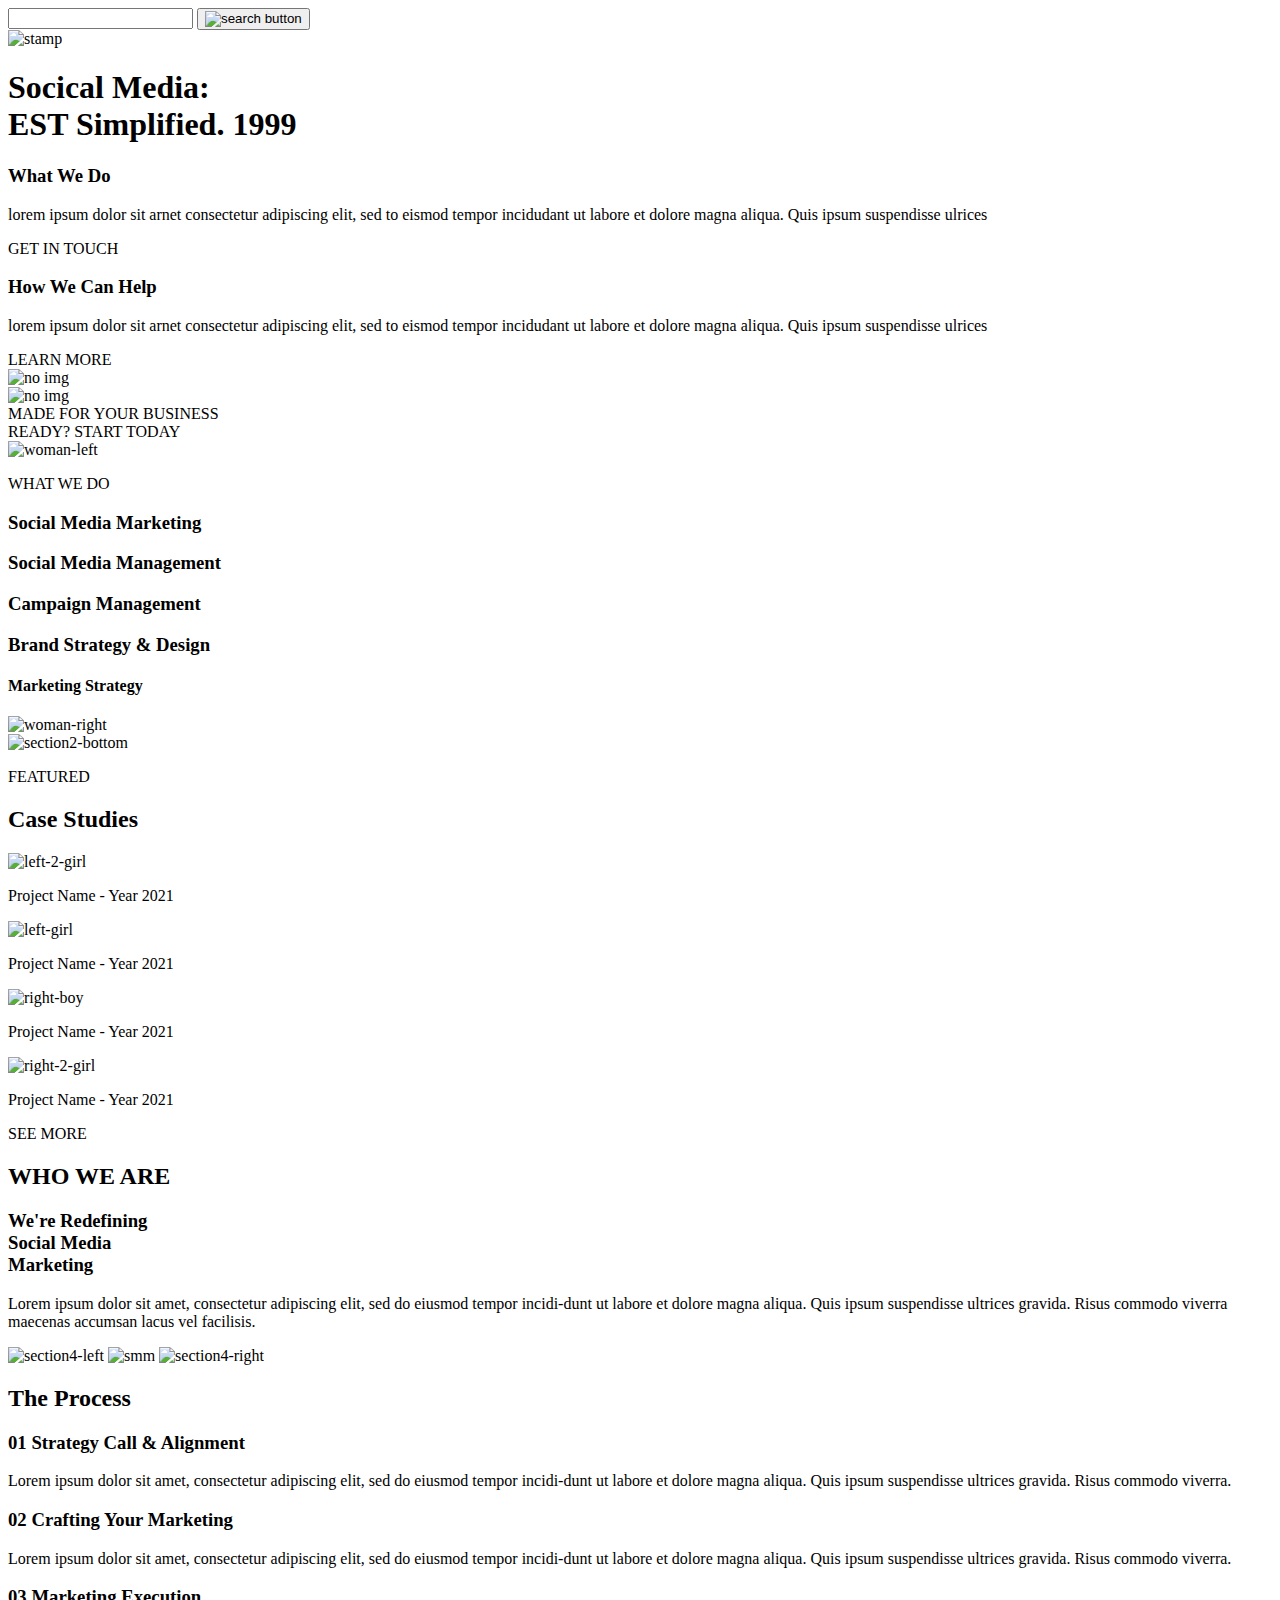
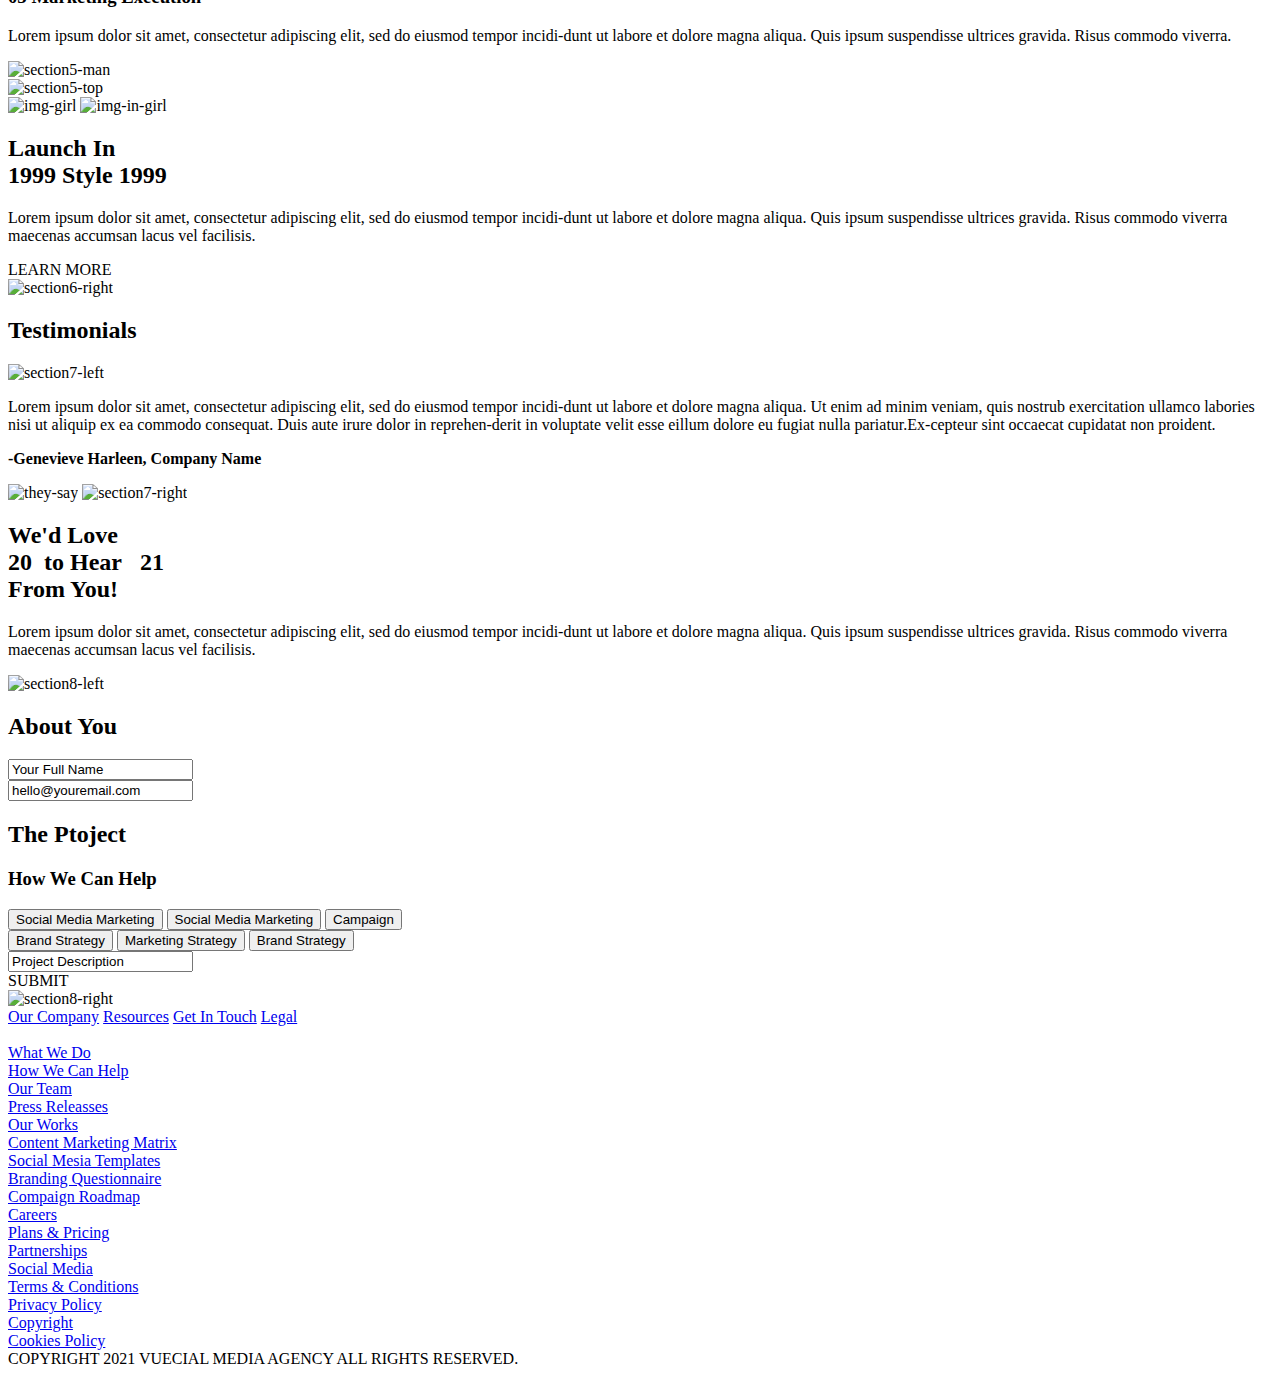
==== maket/index.html @ e23a3fa4 "the first maket" ====
<!DOCTYPE html>
<html>
  <head>
    <link rel="stylesheet" href="file:///C:/study/homework/maket/style.css" />
  </head>
  <body>
    <section id="top-menu" class="content-container">
      <header class="content-container" id="header-menu">
        <div id="menu">
          <div></div>
          <div></div>
          <div></div>
        </div>
        <div id="search-container">
          <div>
            <form>
              <input class="search-input" type="intup" name="search" />
              <button>
                <img id="search-img" src="/study/homework/maket/img/input.png" alt="search button" />
              </button>
            </form>
          </div>
          <div>
            <img src="/study/homework/maket/img/img-vuecial.png" alt="stamp" />
          </div>
        </div>
      </header>
      <div id="intro" class="content-container">
          <h1>
            Socical Media: <br />
            <span>EST</span> Simplified. <span>1999</span>
          </h1>
          <div class="top-column column-margin">
             <h3>What We Do</h3>
             <p>lorem ipsum dolor sit arnet consectetur adipiscing elit, sed to eismod tempor incidudant ut labore et dolore magna  aliqua. Quis ipsum suspendisse ulrices</p>
             <div class="button">GET IN TOUCH</div>
          </div>
          <div class="top-column">
             <h3>How We Can Help</h3>
             <p>lorem ipsum dolor sit arnet consectetur adipiscing elit, sed to eismod tempor incidudant ut labore et dolore magna  aliqua. Quis ipsum suspendisse ulrices</p>
             <div class="button">LEARN MORE</div>
          </div>
      </div>
      <div id="section1-right">
        <img src="/study/homework/maket/img/section1-right.png" alt="no img">
      </div>
      <div id="section1-left">
        <img src="/study/homework/maket/img/section1-left.png" alt="no img">
      </div>
    </div>
    <div id="bord"></div>
    <footer>
      <div id="footer-text">MADE FOR YOUR BUSINESS</div>
      <div id="footer-text-right">READY? START TODAY</div>
    </footer>
    </section>
    <!-- section 2 -->
    <section class="">
      <div class="content-container" id="bg-blue">
        <div id="woman-left">
          <img src="/study/homework/maket/img/woman-left.png" alt="woman-left">
        </div>
        <div class="content" id="text-center">
          <p>WHAT WE DO</p>
          <h3><span>Social Media Marketing</span></h3>
          <h3>Social Media Management</h3>
          <h3>Campaign Management</h3>
          <h3>Brand Strategy & Design</h3>
          <h4>Marketing Strategy</h4>
        </div>
        <div id="woman-right">
          <img src="/study/homework/maket/img/woman-right.png" alt="woman-right">
        </div>
        <div id="section2-bottom">
          <img src="/study/homework/maket/img/section2-bottom.png" alt="section2-bottom">
        </div>
      </div>
    </section>
    <!-- section 3 -->
    <section id="top-menu" class="content-container">
      <header id="center">
        <div id="section3-case">
          <p id="featured">FEATURED</p>
          <h2>Case Studies<h2>
        </div>
      </header>
      <div id="container-images">
      <div class="cont-images">
        <img src="/study/homework/maket/img/left-2-girl.png" alt="left-2-girl">
        <p>Project Name - Year 2021</p>
        <img src="/study/homework/maket/img/left-girl.png" alt="left-girl">
        <p>Project Name - Year 2021</p>
      </div>
      <div id="cont-images-padding">
        <img src="/study/homework/maket/img/right-boy.png" alt="right-boy">
        <p>Project Name - Year 2021</p>
        <img src="/study/homework/maket/img/right-2-girl.png" alt="right-2-girl">
        <p>Project Name - Year 2021</p>
      </div>
      </div>
      <footer class="content-container" id="see-more">
        <div class="button" id="button-seemore">SEE MORE</div>
      </footer>
    </section>
    <!-- section 4 -->
    <section class="content-container" id="bg-blue">
      <div class="top-text">
        <h2>WHO WE ARE</h2>
        <h3>We're Redefining<br /> Social Media<br /> Marketing</h3>
      </div>
      <div id="border"></div>
      <p id="text-bottom">Lorem ipsum dolor sit amet, consectetur adipiscing elit, sed do eiusmod tempor incidi-dunt ut labore et dolore magna aliqua. Quis ipsum suspendisse ultrices gravida. Risus commodo viverra maecenas accumsan lacus vel facilisis.</p>
      <img id="section4-left" src="/study/homework/maket/img/section4-left.png" alt="section4-left">
      <img id="smm" src="/study/homework/maket/img/smm.png" alt="smm">
      <img id="section4-right" src="/study/homework/maket/img/section4-right.png" alt="section4-right">
    </section>
    <!-- section 5 -->
    <section class="content-container" id="bg">
        <div class="content" id="nav">
            <h2>The Process</h2>
          <div class="">
            <h3>01 Strategy Call & Alignment</h3>
            <p>Lorem ipsum dolor sit amet, consectetur adipiscing elit, sed do eiusmod tempor incidi-dunt ut labore et dolore magna aliqua. Quis ipsum suspendisse ultrices gravida. Risus commodo viverra.</p>
            <div id="bordet-bottom"></div>
          </div>
          <div class="">
            <h3>02 Crafting Your Marketing</h3>
              <p>Lorem ipsum dolor sit amet, consectetur adipiscing elit, sed do eiusmod tempor incidi-dunt ut labore et dolore magna aliqua. Quis ipsum suspendisse ultrices gravida. Risus commodo viverra.</p>
              <div id="bordet-bottom"></div>
          </div>
          <div class="">
            <h3>03 Marketing Execution</h3>
              <p>Lorem ipsum dolor sit amet, consectetur adipiscing elit, sed do eiusmod tempor incidi-dunt ut labore et dolore magna aliqua. Quis ipsum suspendisse ultrices gravida. Risus commodo viverra.</p>
          </div>
        </div>
        <div class="section5-man">
          <img src="/study/homework/maket/img/section5-man.png" alt="section5-man">
        </div>
        <div id="section5-top">
          <img src="/study/homework/maket/img/section5-top.png" alt="section5-top">
        </div>
    </section>
    <!-- section 6 -->
    <section class="style-container">
      <div class="img-girl">
        <img src="/study/homework/maket/img/img-girl.png" alt="img-girl">
        <img id="img-in-girl" src="/study/homework/maket/img/img-in-girl.png" alt="img-in-girl">
      </div>
      <div class="section6-menu">
        <h2>Launch In<br /><span>1999 </span>Style<span> 1999</span></h2>
        <p>Lorem ipsum dolor sit amet, consectetur adipiscing elit, sed do eiusmod tempor incidi-dunt ut labore et dolore magna aliqua. Quis ipsum suspendisse ultrices gravida. Risus commodo viverra maecenas accumsan lacus vel facilisis.</p>
        <div class="button">LEARN MORE</div>
      </div>
      <div class="section6-right">
        <img src="/study/homework/maket/img/section6-right.png" alt="section6-right">
      </div>
    </section>
    <!-- section 7 -->
    <section class="testimonials">
      <div class="content-container" id="testimonials">
        <h2>Testimonials</h2>
        <img src="/study/homework/maket/img/section7-left.png" alt="section7-left">
        <p>Lorem ipsum dolor sit amet, consectetur adipiscing elit, sed do eiusmod tempor incidi-dunt ut labore et dolore magna aliqua. Ut enim ad minim veniam, quis nostrub exercitation ullamco labories nisi ut aliquip ex ea commodo consequat. Duis aute irure dolor in reprehen-derit in voluptate velit esse eillum dolore eu fugiat nulla pariatur.Ex-cepteur sint occaecat cupidatat non proident.</p>
        <span><p><b>-Genevieve Harleen, Company Name</b></p></span>
      </div>
      <img id="they-say" src="/study/homework/maket/img/they-say.png" alt="they-say">
      <img id="section7-right" src="/study/homework/maket/img/section7-right.png" alt="section7-right">
    </section>
    <!-- section 8 -->
    <section class="love-container">
      <div class="love">
        <h2>We'd Love<br /><span>20&nbsp;&nbsp;</span>to Hear<span>&nbsp;&nbsp;&nbsp;21</span><br />From You!
        </h2>
        <p>Lorem ipsum dolor sit amet, consectetur adipiscing elit, sed do eiusmod tempor incidi-dunt ut labore et dolore magna aliqua. Quis ipsum suspendisse ultrices gravida. Risus commodo viverra maecenas accumsan lacus vel facilisis.</p>
        <img src="/study/homework/maket/img/section8-left.png" alt="section8-left">
      </div>
      <div class="about-content">
        <h2>About You</h2>
        <input class="about-input" type="input" value="Your Full Name">
        <br />
        <input class="about-input" type="input" value="hello@youremail.com">
        <h2>The Ptoject</h2>
        <h3>How We Can Help</h3>
        <button class="about-button">Social Media Marketing</button>
        <button class="about-button">Social Media Marketing</button>
        <button class="about-button">Campaign</button>
        <br />
        <button class="about-button">Brand Strategy</button>
        <button class="about-button">Marketing Strategy</button>
        <button class="about-button">Brand Strategy</button>
        <br />
        <input class="about-input" id="input-margin" type="input" value="Project Description">
        <br />
        <div class="button" id="submit-button">SUBMIT</div>
        <img id="section8-right" src="/study/homework/maket/img/section8-right.png" alt="section8-right">
      </div>
    </section>
    <!-- section 9 -->
    <section>
      <div class="footer-container">
        <div class="content-container a-font" id="footer-content">
          <a class="footer-a" href="#">Our Company</a>
          <a class="footer-a" href="#">Resources</a>
          <a class="footer-a" href="#">Get In Touch</a>
          <a class="footer-a" href="#">Legal</a>
        </div>
        <div class="border-footer">&nbsp;</div>
        <div class="content-container" id="footer-content">
          <div class="footer-a">
            <li><a href="#">What We Do</a></li>
            <li><a href="#">How We Can Help</a></li>
            <li><a href="#">Our Team</a></li>
            <li><a href="#">Press Releasses</a></li>
            <li><a href="#">Our Works</a></li>
          </div>
          <div class="footer-a">
            <li><a href="#">Content Marketing Matrix</a></li>
            <li><a href="#">Social Mesia Templates</a></li>
            <li><a href="#">Branding Questionnaire</a></li>
            <li><a href="#">Compaign Roadmap</a></li>
          </div>
          <div class="footer-a">
            <li><a href="#">Careers</a></li>
            <li><a href="#">Plans & Pricing</a></li>
            <li><a href="#">Partnerships</a></li>
            <li><a href="#">Social Media</a></li>
          </div>
          <div class="footer-a">
            <li><a href="#">Terms & Conditions</a></li>
            <li><a href="#">Privacy Policy</a></li>
            <li><a href="#">Copyright</a></li>
            <li><a href="#">Cookies Policy</a></li>
          </div>
        </div>
      </div>
      <div class="copyright">
        <div class="content" id="footer-content">COPYRIGHT 2021 VUECIAL MEDIA AGENCY ALL RIGHTS RESERVED.</div>
      </div>
    </section>
  </body>
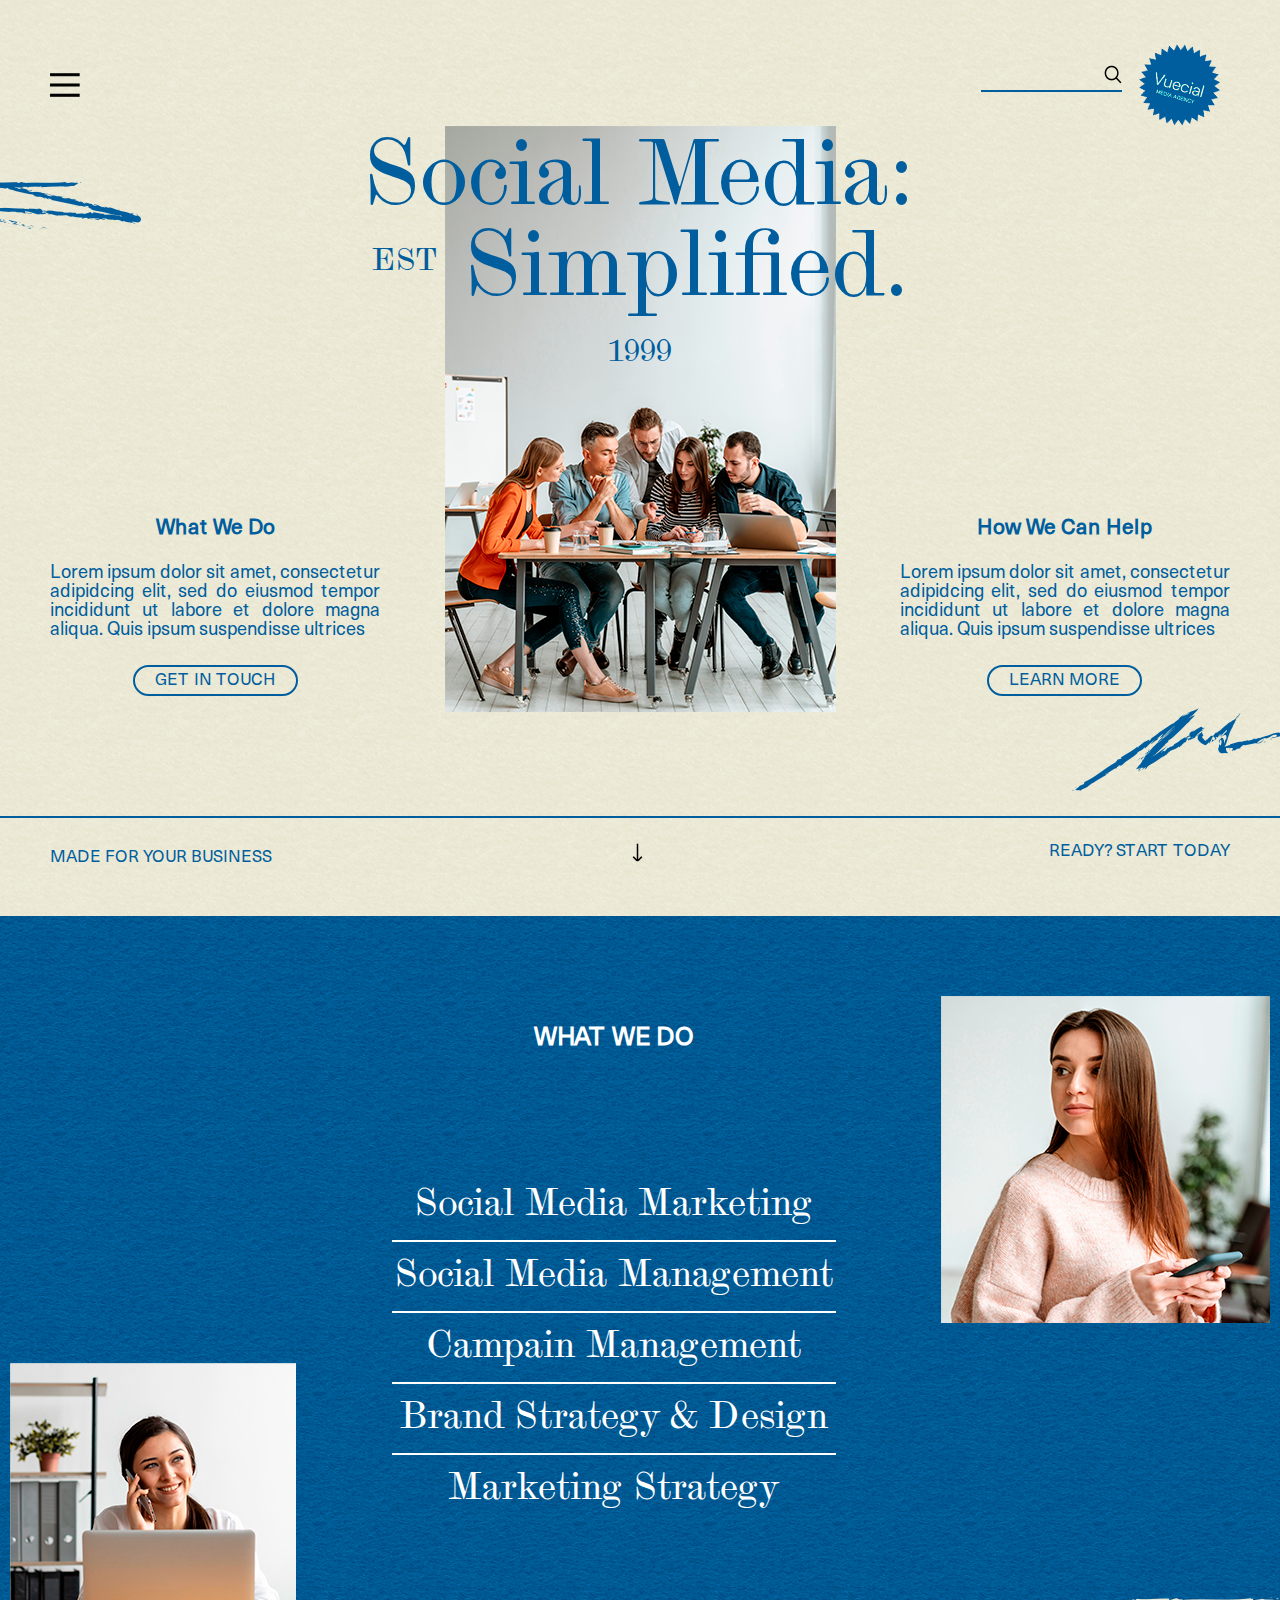
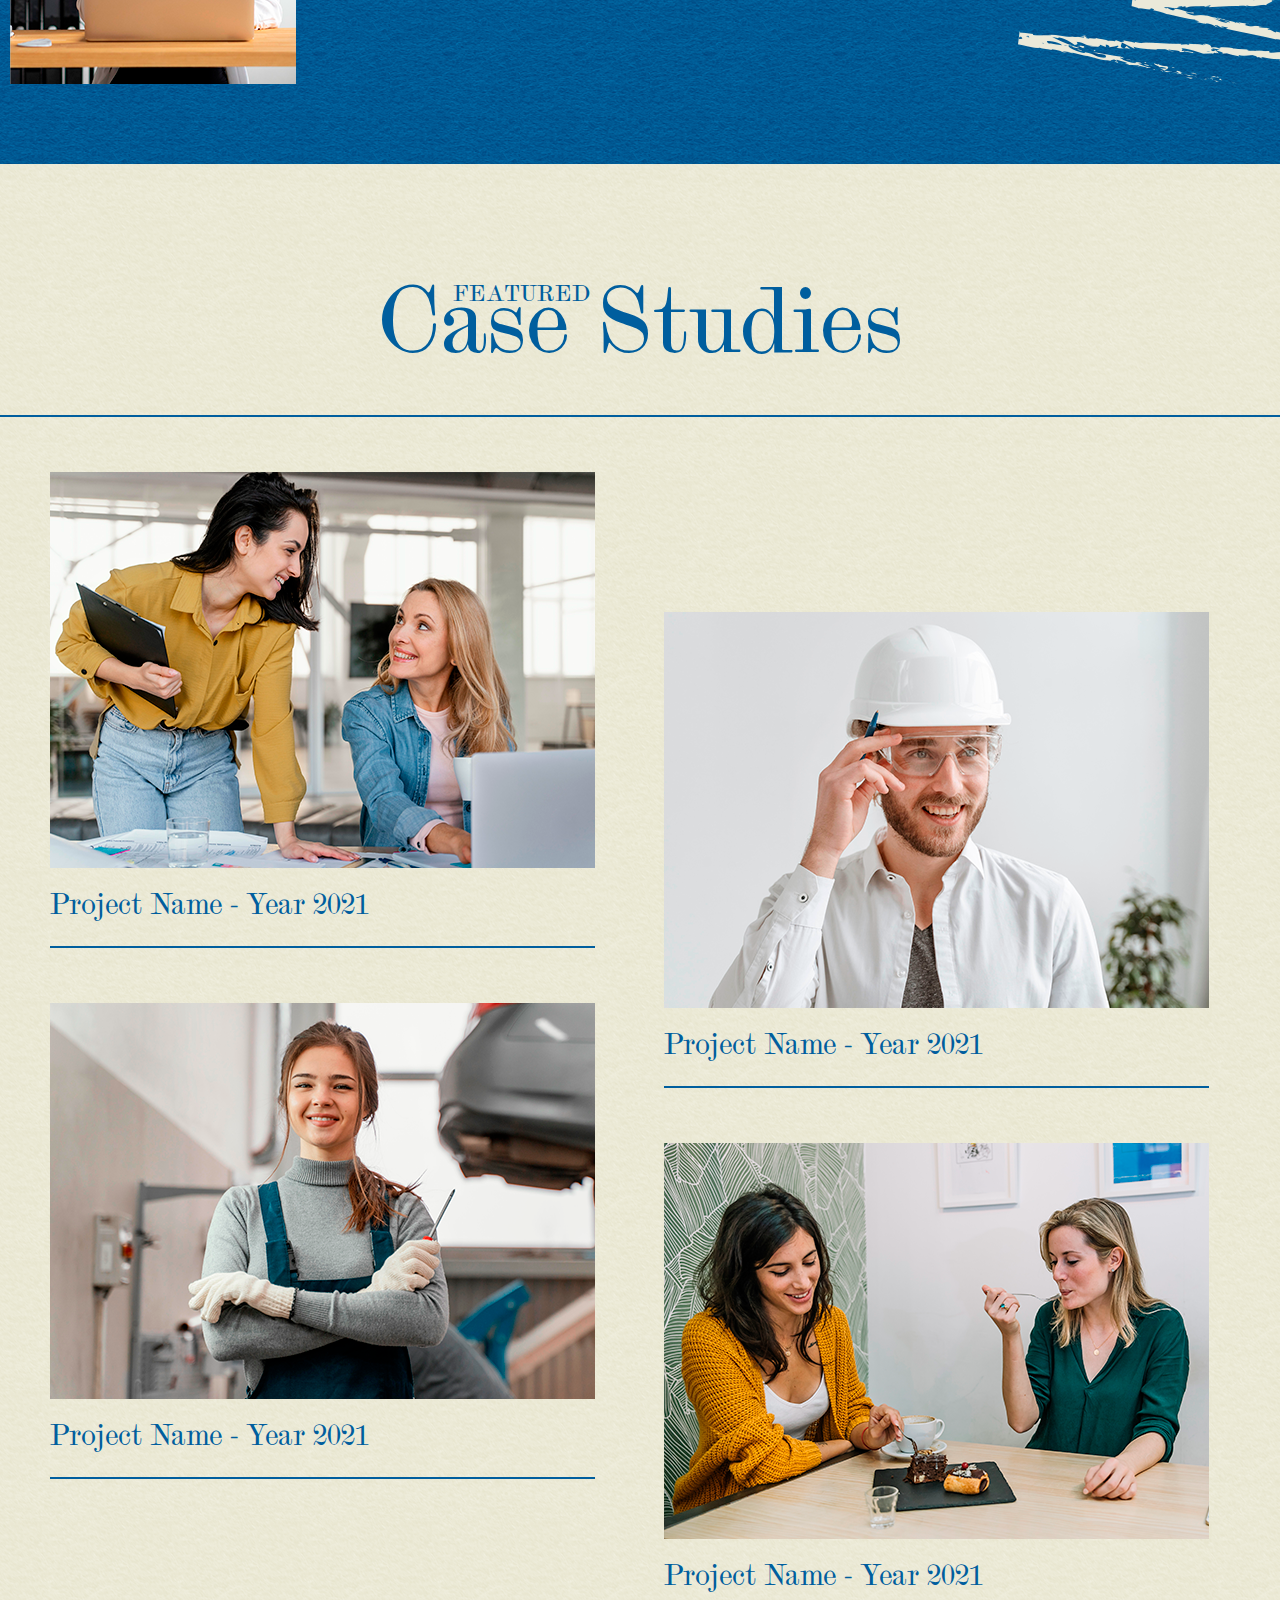
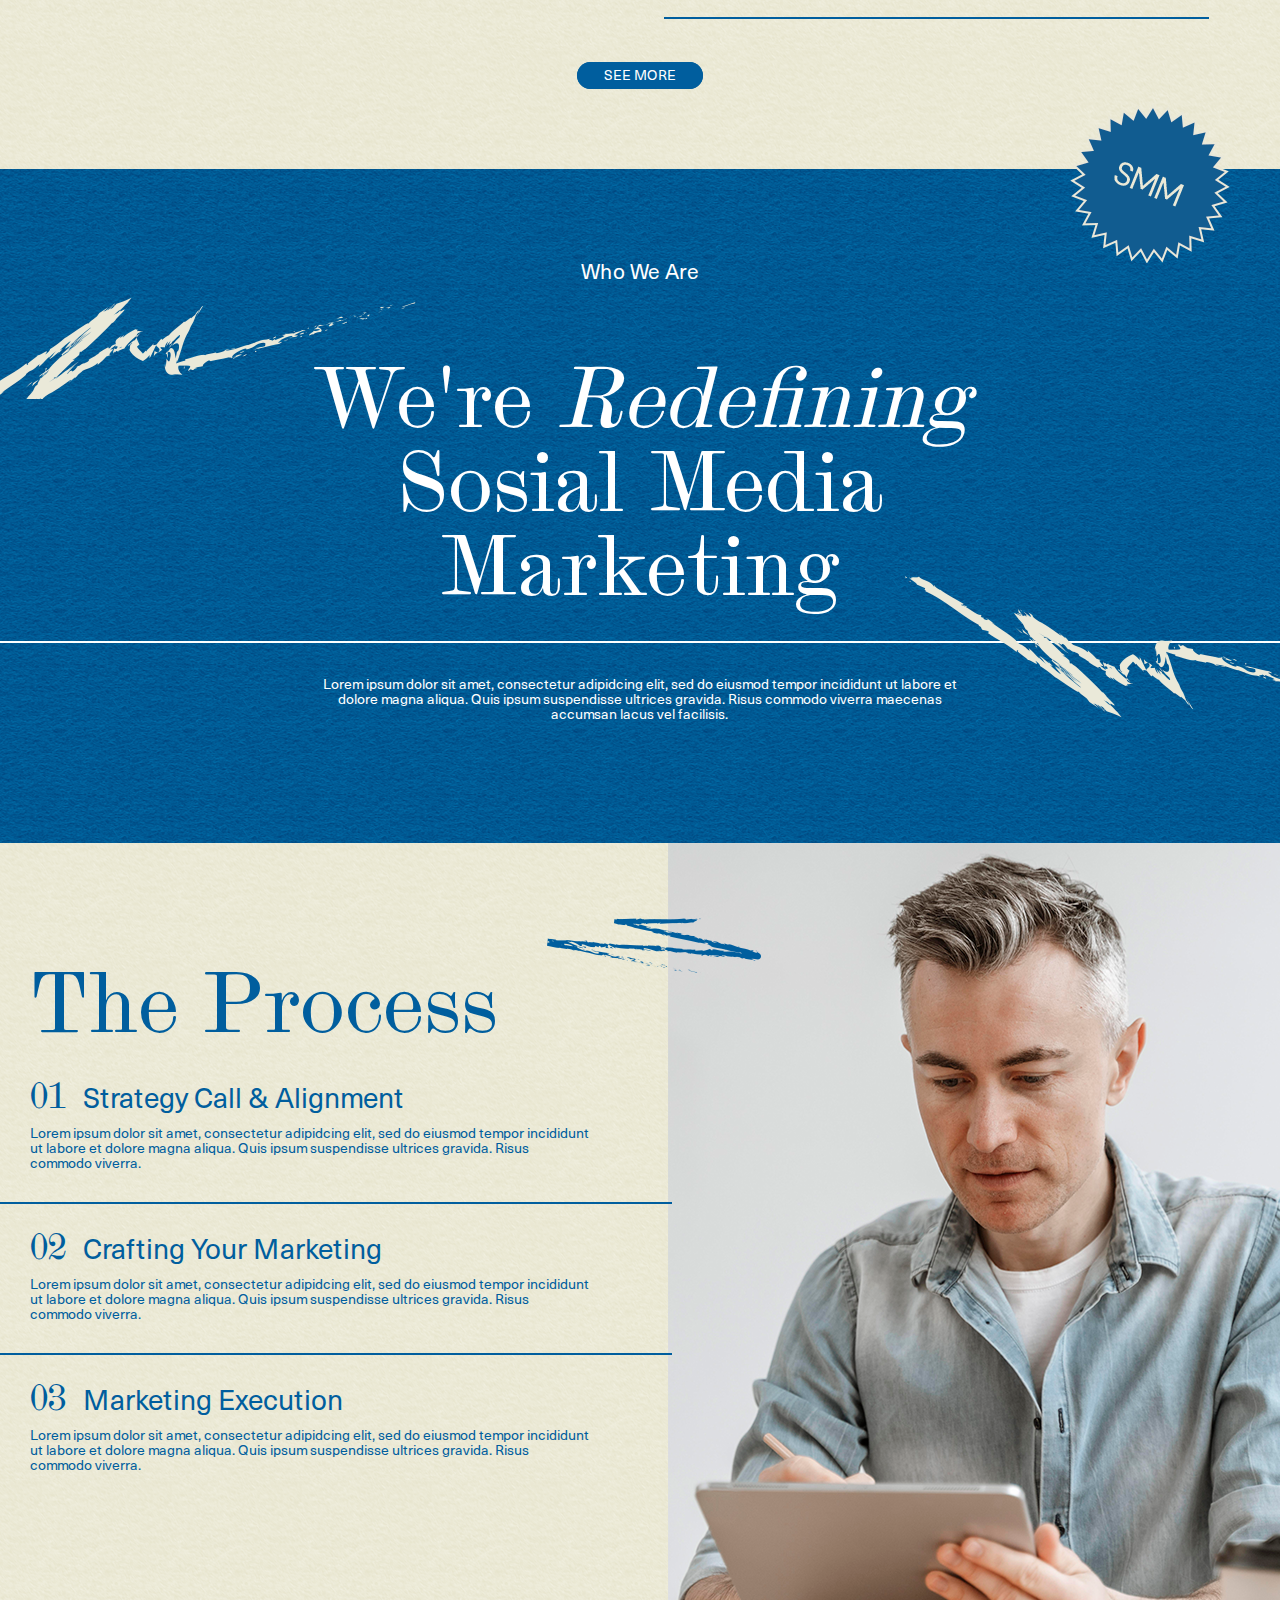
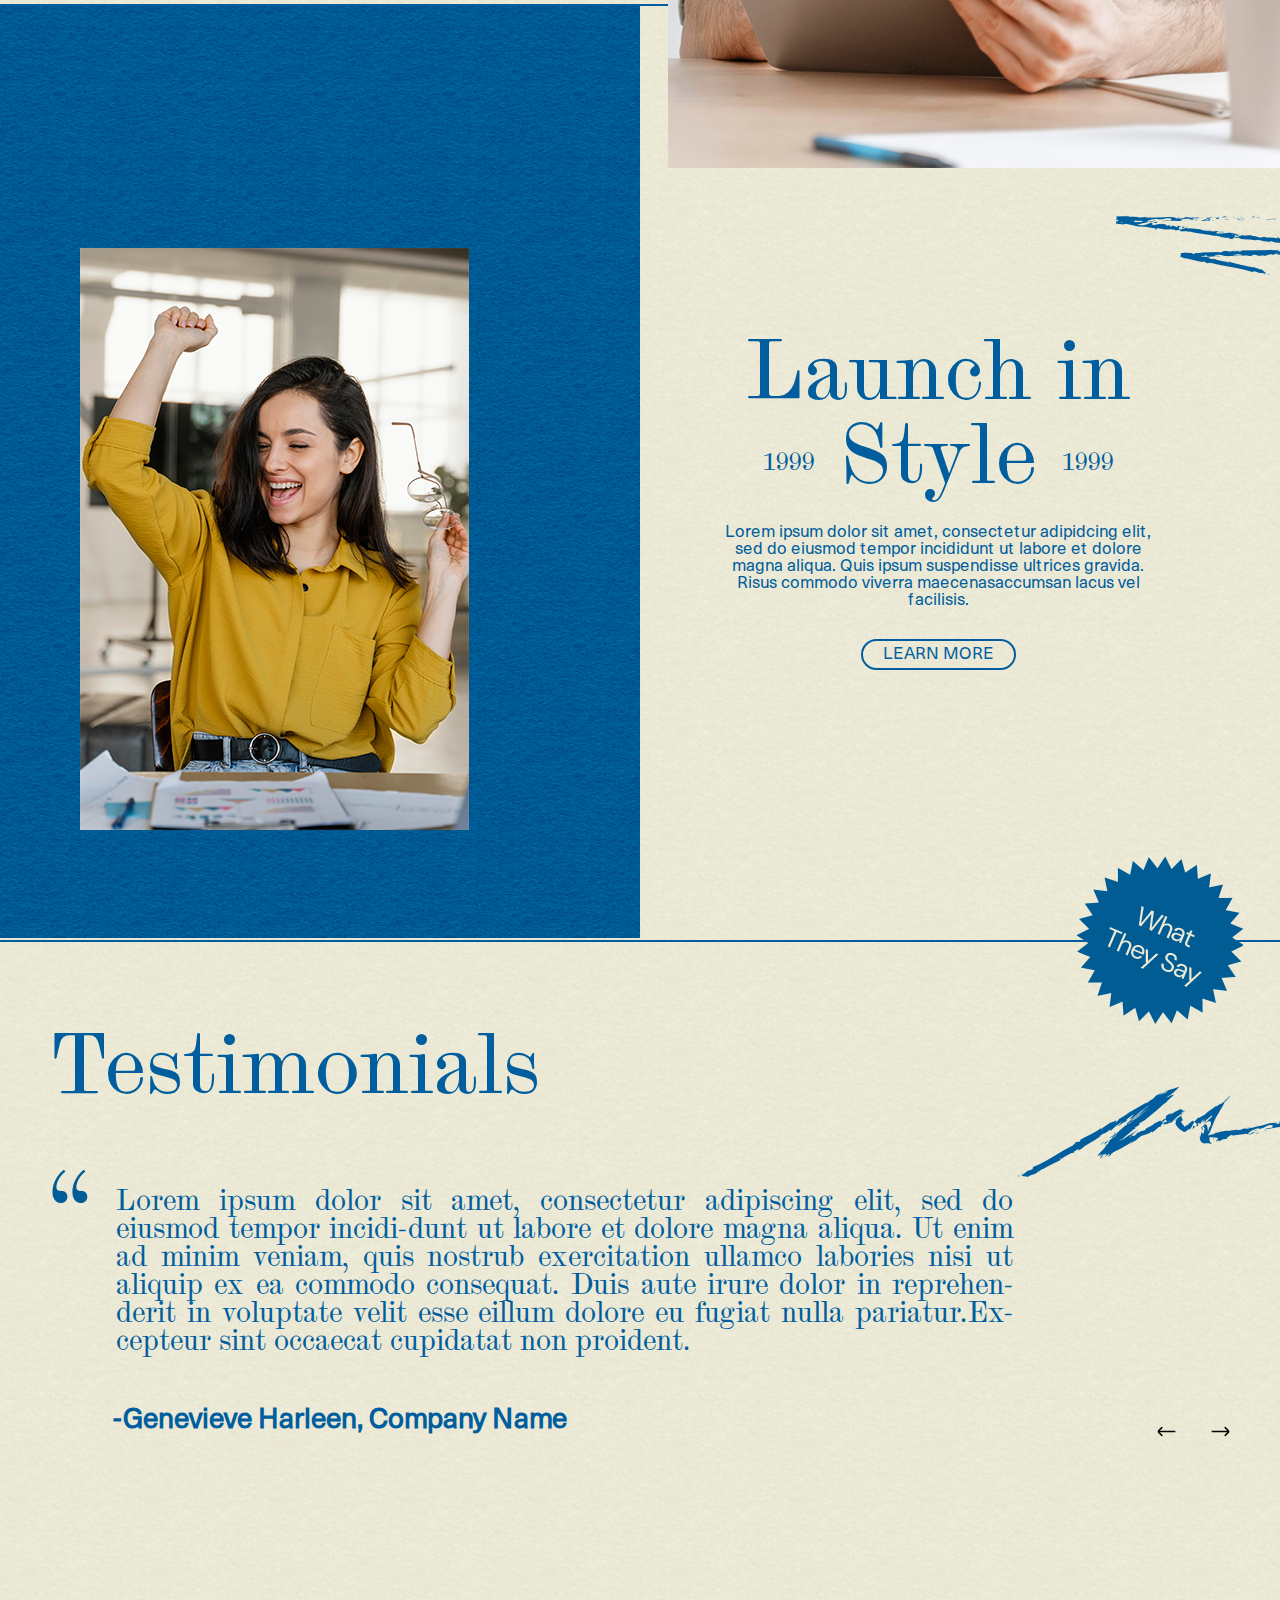
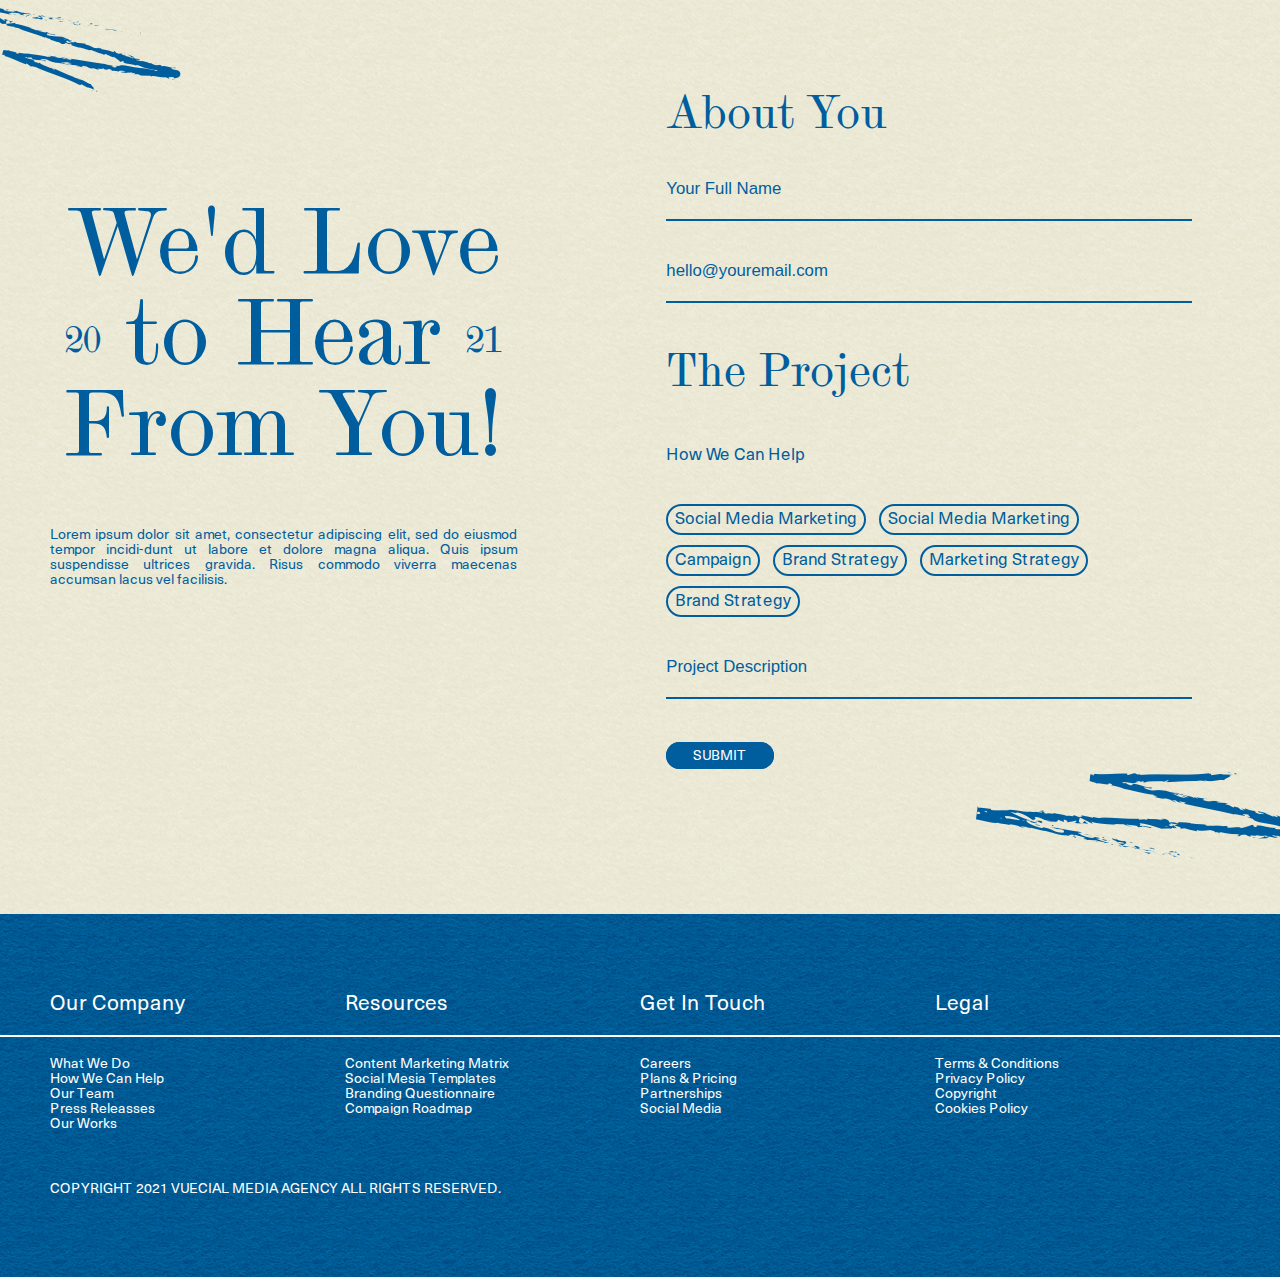
==== commit 70808e0e: "first maket" ====
--- a/maket/index.html
+++ b/maket/index.html
@@ -1,240 +1,322 @@
-<!DOCTYPE html>
 <html>
-  <head>
-    <link rel="stylesheet" href="file:///C:/study/homework/maket/style.css" />
-  </head>
-  <body>
-    <section id="top-menu" class="content-container">
-      <header class="content-container" id="header-menu">
-        <div id="menu">
-          <div></div>
-          <div></div>
-          <div></div>
-        </div>
-        <div id="search-container">
-          <div>
-            <form>
-              <input class="search-input" type="intup" name="search" />
-              <button>
-                <img id="search-img" src="/study/homework/maket/img/input.png" alt="search button" />
-              </button>
-            </form>
-          </div>
-          <div>
-            <img src="/study/homework/maket/img/img-vuecial.png" alt="stamp" />
-          </div>
-        </div>
-      </header>
-      <div id="intro" class="content-container">
-          <h1>
-            Socical Media: <br />
-            <span>EST</span> Simplified. <span>1999</span>
-          </h1>
-          <div class="top-column column-margin">
-             <h3>What We Do</h3>
-             <p>lorem ipsum dolor sit arnet consectetur adipiscing elit, sed to eismod tempor incidudant ut labore et dolore magna  aliqua. Quis ipsum suspendisse ulrices</p>
-             <div class="button">GET IN TOUCH</div>
-          </div>
-          <div class="top-column">
-             <h3>How We Can Help</h3>
-             <p>lorem ipsum dolor sit arnet consectetur adipiscing elit, sed to eismod tempor incidudant ut labore et dolore magna  aliqua. Quis ipsum suspendisse ulrices</p>
-             <div class="button">LEARN MORE</div>
-          </div>
-      </div>
-      <div id="section1-right">
-        <img src="/study/homework/maket/img/section1-right.png" alt="no img">
-      </div>
-      <div id="section1-left">
-        <img src="/study/homework/maket/img/section1-left.png" alt="no img">
-      </div>
-    </div>
-    <div id="bord"></div>
-    <footer>
-      <div id="footer-text">MADE FOR YOUR BUSINESS</div>
-      <div id="footer-text-right">READY? START TODAY</div>
-    </footer>
-    </section>
-    <!-- section 2 -->
-    <section class="">
-      <div class="content-container" id="bg-blue">
-        <div id="woman-left">
-          <img src="/study/homework/maket/img/woman-left.png" alt="woman-left">
-        </div>
-        <div class="content" id="text-center">
-          <p>WHAT WE DO</p>
-          <h3><span>Social Media Marketing</span></h3>
-          <h3>Social Media Management</h3>
-          <h3>Campaign Management</h3>
-          <h3>Brand Strategy & Design</h3>
-          <h4>Marketing Strategy</h4>
-        </div>
-        <div id="woman-right">
-          <img src="/study/homework/maket/img/woman-right.png" alt="woman-right">
-        </div>
-        <div id="section2-bottom">
-          <img src="/study/homework/maket/img/section2-bottom.png" alt="section2-bottom">
-        </div>
-      </div>
-    </section>
-    <!-- section 3 -->
-    <section id="top-menu" class="content-container">
-      <header id="center">
-        <div id="section3-case">
-          <p id="featured">FEATURED</p>
-          <h2>Case Studies<h2>
-        </div>
-      </header>
-      <div id="container-images">
-      <div class="cont-images">
-        <img src="/study/homework/maket/img/left-2-girl.png" alt="left-2-girl">
-        <p>Project Name - Year 2021</p>
-        <img src="/study/homework/maket/img/left-girl.png" alt="left-girl">
-        <p>Project Name - Year 2021</p>
-      </div>
-      <div id="cont-images-padding">
-        <img src="/study/homework/maket/img/right-boy.png" alt="right-boy">
-        <p>Project Name - Year 2021</p>
-        <img src="/study/homework/maket/img/right-2-girl.png" alt="right-2-girl">
-        <p>Project Name - Year 2021</p>
-      </div>
-      </div>
-      <footer class="content-container" id="see-more">
-        <div class="button" id="button-seemore">SEE MORE</div>
-      </footer>
-    </section>
-    <!-- section 4 -->
-    <section class="content-container" id="bg-blue">
-      <div class="top-text">
-        <h2>WHO WE ARE</h2>
-        <h3>We're Redefining<br /> Social Media<br /> Marketing</h3>
-      </div>
-      <div id="border"></div>
-      <p id="text-bottom">Lorem ipsum dolor sit amet, consectetur adipiscing elit, sed do eiusmod tempor incidi-dunt ut labore et dolore magna aliqua. Quis ipsum suspendisse ultrices gravida. Risus commodo viverra maecenas accumsan lacus vel facilisis.</p>
-      <img id="section4-left" src="/study/homework/maket/img/section4-left.png" alt="section4-left">
-      <img id="smm" src="/study/homework/maket/img/smm.png" alt="smm">
-      <img id="section4-right" src="/study/homework/maket/img/section4-right.png" alt="section4-right">
-    </section>
-    <!-- section 5 -->
-    <section class="content-container" id="bg">
-        <div class="content" id="nav">
-            <h2>The Process</h2>
-          <div class="">
-            <h3>01 Strategy Call & Alignment</h3>
-            <p>Lorem ipsum dolor sit amet, consectetur adipiscing elit, sed do eiusmod tempor incidi-dunt ut labore et dolore magna aliqua. Quis ipsum suspendisse ultrices gravida. Risus commodo viverra.</p>
-            <div id="bordet-bottom"></div>
-          </div>
-          <div class="">
-            <h3>02 Crafting Your Marketing</h3>
-              <p>Lorem ipsum dolor sit amet, consectetur adipiscing elit, sed do eiusmod tempor incidi-dunt ut labore et dolore magna aliqua. Quis ipsum suspendisse ultrices gravida. Risus commodo viverra.</p>
-              <div id="bordet-bottom"></div>
-          </div>
-          <div class="">
-            <h3>03 Marketing Execution</h3>
-              <p>Lorem ipsum dolor sit amet, consectetur adipiscing elit, sed do eiusmod tempor incidi-dunt ut labore et dolore magna aliqua. Quis ipsum suspendisse ultrices gravida. Risus commodo viverra.</p>
-          </div>
-        </div>
-        <div class="section5-man">
-          <img src="/study/homework/maket/img/section5-man.png" alt="section5-man">
-        </div>
-        <div id="section5-top">
-          <img src="/study/homework/maket/img/section5-top.png" alt="section5-top">
-        </div>
-    </section>
-    <!-- section 6 -->
-    <section class="style-container">
-      <div class="img-girl">
-        <img src="/study/homework/maket/img/img-girl.png" alt="img-girl">
-        <img id="img-in-girl" src="/study/homework/maket/img/img-in-girl.png" alt="img-in-girl">
-      </div>
-      <div class="section6-menu">
-        <h2>Launch In<br /><span>1999 </span>Style<span> 1999</span></h2>
-        <p>Lorem ipsum dolor sit amet, consectetur adipiscing elit, sed do eiusmod tempor incidi-dunt ut labore et dolore magna aliqua. Quis ipsum suspendisse ultrices gravida. Risus commodo viverra maecenas accumsan lacus vel facilisis.</p>
-        <div class="button">LEARN MORE</div>
-      </div>
-      <div class="section6-right">
-        <img src="/study/homework/maket/img/section6-right.png" alt="section6-right">
-      </div>
-    </section>
-    <!-- section 7 -->
-    <section class="testimonials">
-      <div class="content-container" id="testimonials">
-        <h2>Testimonials</h2>
-        <img src="/study/homework/maket/img/section7-left.png" alt="section7-left">
-        <p>Lorem ipsum dolor sit amet, consectetur adipiscing elit, sed do eiusmod tempor incidi-dunt ut labore et dolore magna aliqua. Ut enim ad minim veniam, quis nostrub exercitation ullamco labories nisi ut aliquip ex ea commodo consequat. Duis aute irure dolor in reprehen-derit in voluptate velit esse eillum dolore eu fugiat nulla pariatur.Ex-cepteur sint occaecat cupidatat non proident.</p>
-        <span><p><b>-Genevieve Harleen, Company Name</b></p></span>
-      </div>
-      <img id="they-say" src="/study/homework/maket/img/they-say.png" alt="they-say">
-      <img id="section7-right" src="/study/homework/maket/img/section7-right.png" alt="section7-right">
-    </section>
-    <!-- section 8 -->
-    <section class="love-container">
-      <div class="love">
-        <h2>We'd Love<br /><span>20&nbsp;&nbsp;</span>to Hear<span>&nbsp;&nbsp;&nbsp;21</span><br />From You!
-        </h2>
-        <p>Lorem ipsum dolor sit amet, consectetur adipiscing elit, sed do eiusmod tempor incidi-dunt ut labore et dolore magna aliqua. Quis ipsum suspendisse ultrices gravida. Risus commodo viverra maecenas accumsan lacus vel facilisis.</p>
-        <img src="/study/homework/maket/img/section8-left.png" alt="section8-left">
-      </div>
-      <div class="about-content">
-        <h2>About You</h2>
-        <input class="about-input" type="input" value="Your Full Name">
-        <br />
-        <input class="about-input" type="input" value="hello@youremail.com">
-        <h2>The Ptoject</h2>
-        <h3>How We Can Help</h3>
-        <button class="about-button">Social Media Marketing</button>
-        <button class="about-button">Social Media Marketing</button>
-        <button class="about-button">Campaign</button>
-        <br />
-        <button class="about-button">Brand Strategy</button>
-        <button class="about-button">Marketing Strategy</button>
-        <button class="about-button">Brand Strategy</button>
-        <br />
-        <input class="about-input" id="input-margin" type="input" value="Project Description">
-        <br />
-        <div class="button" id="submit-button">SUBMIT</div>
-        <img id="section8-right" src="/study/homework/maket/img/section8-right.png" alt="section8-right">
-      </div>
-    </section>
-    <!-- section 9 -->
-    <section>
-      <div class="footer-container">
-        <div class="content-container a-font" id="footer-content">
-          <a class="footer-a" href="#">Our Company</a>
-          <a class="footer-a" href="#">Resources</a>
-          <a class="footer-a" href="#">Get In Touch</a>
-          <a class="footer-a" href="#">Legal</a>
-        </div>
-        <div class="border-footer">&nbsp;</div>
-        <div class="content-container" id="footer-content">
-          <div class="footer-a">
-            <li><a href="#">What We Do</a></li>
-            <li><a href="#">How We Can Help</a></li>
-            <li><a href="#">Our Team</a></li>
-            <li><a href="#">Press Releasses</a></li>
-            <li><a href="#">Our Works</a></li>
-          </div>
-          <div class="footer-a">
-            <li><a href="#">Content Marketing Matrix</a></li>
-            <li><a href="#">Social Mesia Templates</a></li>
-            <li><a href="#">Branding Questionnaire</a></li>
-            <li><a href="#">Compaign Roadmap</a></li>
-          </div>
-          <div class="footer-a">
-            <li><a href="#">Careers</a></li>
-            <li><a href="#">Plans & Pricing</a></li>
-            <li><a href="#">Partnerships</a></li>
-            <li><a href="#">Social Media</a></li>
-          </div>
-          <div class="footer-a">
-            <li><a href="#">Terms & Conditions</a></li>
-            <li><a href="#">Privacy Policy</a></li>
-            <li><a href="#">Copyright</a></li>
-            <li><a href="#">Cookies Policy</a></li>
-          </div>
-        </div>
-      </div>
-      <div class="copyright">
-        <div class="content" id="footer-content">COPYRIGHT 2021 VUECIAL MEDIA AGENCY ALL RIGHTS RESERVED.</div>
-      </div>
-    </section>
-  </body>+    <head>
+        <title>Test</title>
+        <link rel="stylesheet" href="style.css"/>
+    </head>
+    <body>
+        <header id="toolbar">
+            <div class="content">
+                <div class="row">
+                    <div>
+                        <button>
+                            <img src="img/nav-button.png" alt="menu-button" />
+                        </button>
+                    </div>
+                    <div>
+                        <div id="search-toolbar">
+                            <div>
+                                <form>
+                                    <input type="text" name="search"/>
+                                    <button>
+                                        <img src="img/search-button.png" name="search-button" />
+                                    </button>
+                                </form>
+                            </div>
+                            <img src="img/top-logo.png" alt="top-logo" />
+                        </div>
+                    </div>
+                </div>
+            </div>
+        </header>
+        <section id="main">
+            <div class="content">
+                <h1>Social Media:<br /> <span>est</span> Simplified. <span>1999</span></h1>
+                <div class="row">
+                    <div class="main-question-block">
+                        <h3>What We Do</h3>
+                        <p>Lorem ipsum dolor sit amet, consectetur adipidcing elit, sed do eiusmod tempor incididunt ut labore et dolore magna aliqua. Quis ipsum suspendisse ultrices</p>
+                        <div>
+                            <a href="#" class="button-link">get in touch</a>
+                        </div>
+                    </div>
+                    <div class="main-question-block right-block">
+                        <h3>How We Can Help</h3>
+                        <p>Lorem ipsum dolor sit amet, consectetur adipidcing elit, sed do eiusmod tempor incididunt ut labore et dolore magna aliqua. Quis ipsum suspendisse ultrices</p>
+                        <div>
+                            <a href="#" class="button-link">learn more</a>
+                        </div>
+                    </div>
+                </div>
+            </div>
+            <img id="left1-img" src="img/section1-left.png" alt="left-1">
+            <img id="right1-img" src="img/section1-right.png" alt="right-1">
+        </section>
+        <section id="slogan">
+            <div class="content">
+                <div class="slogan-item">
+                    made for your business
+                </div>
+                <img src="img/arrow-down.png" alt="arrow down"/>
+                <div class="slogan-item right-block">
+                    ready? start today
+                </div>
+            </div>
+        </section>
+        <section id="service-menu" class="common-blue-background">
+            <div class="wide-content">
+                <div class="row">
+                    <div class="image-column left">
+                        <img src="img/blue-section-woman-left.png" alt="what do we do girl left image"/>
+                    </div>
+                    <div class="menu-container">
+                        <h3>what we do</h3>
+                        <ul>
+                            <li>
+                                <a href="#">social media marketing</a>
+                            </li>
+                            <li>
+                                <a href="#">social media management</a>
+                            </li>
+                            <li>
+                                <a href="#">campain management</a>
+                            </li>
+                            <li>
+                                <a href="#">brand strategy & design</a>
+                            </li>
+                            <li>
+                                <a href="#">marketing strategy</a>
+                            </li>
+                        </ul>
+                    </div>
+                    <div class="image-column right">
+                        <img src="img/blue-section-woman-right.png" alt="what do we do girl right image"/>
+                    </div>
+                </div>
+            </div>
+            <img id="bottom2-img" src="img/section2-bottom.png" alt="section2-bottom">
+        </section>
+        <section id="case-studies-caption">
+            <div class="content">
+                <h2>
+                    <span>featured</span> case studies
+                </h2>
+            </div>
+        </section>
+        <section id="case-studies">
+            <div class="content">
+                <div class="column-left">
+                    <div class="case-study-item">
+                        <img src="img/case-study-left-1.png" alt="case study image"/>
+                        <a href="#">
+                            <h4>project name - year 2021</h4>
+                        </a>
+                    </div>
+                    <div class="case-study-item">
+                        <img src="img/case-study-left-2.png" alt="case study image"/>
+                        <a href="#">
+                            <h4>project name - year 2021</h4>
+                        </a>
+                    </div>
+                </div>
+                <div class="column-right">
+                    <div class="case-study-item">
+                        <img src="img/case-study-right-1.png" alt="case study image"/>
+                        <a href="#">
+                            <h4>project name - year 2021</h4>
+                        </a>
+                    </div>
+                    <div class="case-study-item">
+                        <img src="img/case-study-right-2.png" alt="case study image"/>
+                        <a href="#">
+                            <h4>project name - year 2021</h4>
+                        </a>
+                    </div>
+                </div>
+                <div class="more-link-container">
+                    <a href="#">see more</a>
+                </div>
+            </div>
+        </section>
+        <section id="smm-emblem">
+            <div class="content">
+                <img src="img/smm-emblem.png" alt="smm emblem" />
+            </div>
+        </section>
+        <section id="motto" class="common-blue-background">
+            <div class="content">
+                <h4>who we are</h4>
+                <p>
+                    we're <i>redefining</i> sosial media marketing
+                </p>
+            </div>
+            <img id="left4-img" src="img/section4-left.png" alt="section4-left">
+            <img id="right4-img" src="img/section4-right.png" alt="section4-right">
+        </section>
+        <section id="motto-bottom-text" class="common-blue-background">
+            <div class="content">
+                <p>Lorem ipsum dolor sit amet, consectetur adipidcing elit, sed do eiusmod tempor incididunt ut labore et dolore magna aliqua. Quis ipsum suspendisse ultrices gravida. Risus commodo viverra maecenas accumsan lacus vel facilisis.</p>
+            </div>
+        </section>
+        <section id="process">
+            <div class="process-item">
+                <div class="item-content-container">
+                    <div>
+                        <h3>the process</h3>
+                        <h4>
+                            <span>01</span> strategy call & alignment
+                        </h4>
+                        <p>
+                            Lorem ipsum dolor sit amet, consectetur adipidcing elit, sed do eiusmod tempor incididunt ut labore et dolore magna aliqua. Quis ipsum suspendisse ultrices gravida. Risus commodo viverra.
+                        </p>
+                    </div>
+                </div>
+            </div>
+            <div class="process-item">
+                <div class="item-content-container">
+                    <div>
+                        <h4>
+                            <span>02</span> crafting your marketing
+                        </h4>
+                        <p>
+                            Lorem ipsum dolor sit amet, consectetur adipidcing elit, sed do eiusmod tempor incididunt ut labore et dolore magna aliqua. Quis ipsum suspendisse ultrices gravida. Risus commodo viverra.
+                        </p>
+                    </div>
+                </div>
+            </div>
+            <div class="process-item last">
+                <div class="item-content-container">
+                    <div>
+                        <h4>
+                            <span>03</span> marketing execution
+                        </h4>
+                        <p>
+                            Lorem ipsum dolor sit amet, consectetur adipidcing elit, sed do eiusmod tempor incididunt ut labore et dolore magna aliqua. Quis ipsum suspendisse ultrices gravida. Risus commodo viverra.
+                        </p>
+                    </div>
+                </div>
+            </div>
+            <div class="bottom-rectangle common-blue-background">
+                &nbsp;
+            </div>
+            <img id="top5-img" src="img/section5-top.png" alt="section5-top">
+        </section>
+        <section id="launch-style">
+            <div class="column left common-blue-background">
+                <div class="image-container">
+                    <img src="img/launch-style-girl.png" alt="launch style girl" />
+                </div>
+            </div>
+            <div class="column">
+                <div class="content-container">
+                    <h3>
+                        Launch in <br /><span>1999</span> Style <span>1999</span>
+                    </h3>
+                    <p>Lorem ipsum dolor sit amet, consectetur adipidcing elit, sed do eiusmod tempor incididunt ut labore et dolore magna aliqua. Quis ipsum suspendisse ultrices gravida. Risus commodo viverra maecenasaccumsan lacus vel facilisis.</p>
+                    <a href="#" class="button-link">learn more</a>
+                </div>
+            </div>
+            <img id="right6-img" src="img/section6-right.png" alt="section6-right">
+        </section>
+        <section id="what-they-say">
+            <div id="what-they-say-emblem">
+                <div class="column-left">
+                    <div class="blue-left">
+                        &nbsp;
+                    </div>
+                </div>
+                <div class="column-right">
+                    <div class="right-half-content">
+                        <img src="img/what-they-say-emblem.png" alt="what-they-say-emblem">
+                    </div>
+                </div>
+            </div>
+        </section>
+        <section id="testimonials">
+            <div class="content">
+                <h3>Testimonials</h3>
+                <div class="lorem">
+                    <img src="img/quotes.png" alt="quotes">
+                    <p>Lorem ipsum dolor sit amet, consectetur adipiscing elit, sed do eiusmod tempor incidi-dunt ut labore et dolore magna aliqua. Ut enim ad minim veniam, quis nostrub exercitation ullamco labories nisi ut aliquip ex ea commodo consequat. Duis aute irure dolor in reprehen-derit in voluptate velit esse eillum dolore eu fugiat nulla pariatur.Ex-cepteur sint occaecat cupidatat non proident.</p>
+                </div>
+                <div class="two-arrows">
+                    <p><b>-Genevieve Harleen, Company Name</b></p>
+                    <img src="img/two-arrows.png" alt="two-arrows">
+                </div>
+            </div>
+            <img id="right7-img" src="img/section7-right.png" alt="section7-right">
+        </section>
+        <section id="form">
+            <div class="content">
+                <div class="wed-love">
+                    <div>
+                        <h2>We'd Love<br /><span>20&nbsp;&nbsp;&nbsp;</span>to Hear<span>&nbsp;&nbsp;&nbsp;21</span><br />From You!</h2>
+                        <p>Lorem ipsum dolor sit amet, consectetur adipiscing elit, sed do eiusmod tempor incidi-dunt ut labore et dolore magna aliqua. Quis ipsum suspendisse ultrices gravida. Risus commodo viverra maecenas accumsan lacus vel facilisis.</p>
+                    </div>
+                </div>
+                <div class="about-you">
+                    <div>
+                        <h3>About You</h3>
+                        <input class="form-input" type="input" value="Your Full Name">
+                        <input class="form-input" type="input" value="hello@youremail.com">
+                        <h3>The Project</h3>
+                        <h4>How We Can Help</h4>
+                        <a href="#" class="button-link" id="small-button">Social Media Marketing</a>
+                        <a href="#" class="button-link" id="small-button">Social Media Marketing</a>
+                        <a href="#" class="button-link" id="small-button">Campaign</a>
+                        <a href="#" class="button-link" id="small-button">Brand Strategy</a>
+                        <a href="#" class="button-link" id="small-button">Marketing Strategy</a>
+                        <a href="#" class="button-link" id="small-button">Brand Strategy</a>
+                        <input class="form-input" id="form-project" type="input" value="Project Description">
+                        <a href="#" class="submit-button">SUBMIT</a>
+                    </div>
+                </div>
+            </div>
+            <img id="left8-img" src="img/section8-left.png" alt="section8-left">
+            <img id="right8-img" src="img/section8-right.png" alt="section8-right">
+        </section>
+        <footer class="common-blue-background">
+            <div id="border-bottom">
+                <div class="content">
+                    <div>
+                        <a class="footer-a" href="#">Our Company</a>
+                        <a class="footer-a" href="#">Resources</a>
+                        <a class="footer-a" href="#">Get In Touch</a>
+                        <a class="footer-a" href="#">Legal</a>
+                    </div>
+                </div>
+            </div>
+            <div>
+                <div class="content">
+                    <div id="footer-last">
+                        <div class="footer-a">
+                            <a  href="#">What We Do</a>
+                            <a  href="#">How We Can Help</a>
+                            <a  href="#">Our Team</a>
+                            <a  href="#">Press Releasses</a>
+                            <a  href="#">Our Works</a>
+                        </div>
+                        <div class="footer-a">
+                            <a  href="#">Content Marketing Matrix</a>
+                            <a  href="#">Social Mesia Templates</a>
+                            <a  href="#">Branding Questionnaire</a>
+                            <a  href="#">Compaign Roadmap</a>
+                        </div>
+                        <div class="footer-a">
+                            <a  href="#">Careers</a>
+                            <a  href="#">Plans & Pricing</a>
+                            <a  href="#">Partnerships</a>
+                            <a  href="#">Social Media</a>
+                        </div>
+                        <div class="footer-a">
+                            <a  href="#">Terms & Conditions</a>
+                            <a  href="#">Privacy Policy</a>
+                            <a  href="#">Copyright</a>
+                            <a  href="#">Cookies Policy</a>
+                        </div>
+                    </div>
+                    <p>COPYRIGHT 2021 VUECIAL MEDIA AGENCY ALL RIGHTS RESERVED.</p>
+                </div>
+            </div>
+        </footer>
+    </body>
+</html>
--- a/maket/style.css
+++ b/maket/style.css
@@ -0,0 +1,1071 @@
+@font-face {
+    font-family: "NeneHassUnica";
+    src: url('fonts/NeueHaasUnica-Regular.ttf') format('truetype'),
+         url('fonts/NeueHaasUnica-Regular.eot') format('eot'),
+         url('fonts/NeueHaasUnica-Regular.woff') format('woff'),
+         url('fonts/NeueHaasUnica-Regular.woff2') format('woff2');
+}
+
+@font-face {
+    font-family: "ScotchModern";
+    src: url('fonts/ScotchModern.ttf') format('truetype'),
+         url('fonts/ScotchModern.eot') format('eot'),
+         url('fonts/ScotchModern.woff') format('woff');
+}
+
+body,
+div,
+h1,
+h2,
+h3,
+h4,
+h5,
+h6,
+ul,
+li,
+p  {
+    margin: 0;
+    padding: 0
+}
+
+body {
+    background: url('img/background.png');
+    font-size: 14px;
+    font-family: "NeneHassUnica";
+}
+
+.content {
+    width: 100%;
+    max-width: 1180px;
+    margin: 0 auto;
+}
+
+.wide-content {
+    width: 100%;
+    max-width: 1260px;
+    margin: 0 auto;
+}
+
+.common-content-padding{
+    padding-left: 5.5%;
+    padding-right: 5.5%;
+}
+
+.common-blue-background {
+    background: url('img/background-blue.png');
+    color: #fff;
+}
+
+.right-block {
+    float: right;
+}
+
+.button-link {
+    display: inline-block;
+    border: 2px solid #005e9e;
+    font-size: 1.2em;
+    padding: 5px 20px;
+    text-decoration: none;
+    border-radius: 20px;
+    text-transform: uppercase;
+    color: #005e9e;
+}
+
+.button-link:hover{
+    background:#005e9e;
+    color: white;
+}
+
+
+#toolbar {
+    padding-top: 44px;
+}
+
+#toolbar button {
+    border: none;
+    background: none;
+    cursor: pointer;
+    padding: 0;
+}
+
+#toolbar .row > div {
+    display: inline-block;
+    width: 49.5%;
+    box-sizing: border-box;
+    vertical-align: middle;
+}
+
+#search-toolbar{
+    float: right;
+    display: inline-table;
+}
+
+#search-toolbar > img {
+    display: table-cell;
+}
+
+#search-toolbar > div {
+    display: table-cell;
+    vertical-align: middle;
+}
+
+#search-toolbar > div > form {
+    border-bottom : 2px solid #005e9e;
+    margin-right: 16px;
+}
+
+#search-toolbar > div > form > input {
+    border: none;
+    font-size: 20px;
+    width: 120px;
+    background: transparent;
+}
+
+#main {
+    border-bottom: 2px solid #005e9e;
+    color: #005e9e;
+    position: relative;
+}
+
+#main .content {
+    padding-top: 10px;
+    padding-bottom: 120px;
+    text-align: center;
+    background-image: url('img/main-people.png');
+    background-repeat: no-repeat;
+    background-position-x: center;
+}
+
+#main .content h1 {
+    font-family: "ScotchModern";
+    display: inline-block;
+    width: 53%;
+    text-align: center;
+    font-size: 6.5em;
+    font-weight: normal;
+    padding-bottom: 65px;
+}
+
+#main .content h1 span {
+    font-weight: lighter;
+    font-size: 0.35em;
+    text-transform: uppercase;
+    vertical-align: top;
+    line-height: 2.2em;
+}
+
+#main .content .row {
+    text-align: left;
+    padding-top: 65px;
+}
+
+#main .content .row .main-question-block {
+    display: inline-block;
+    width: 28%;
+}
+
+#main .content .row .main-question-block h3 {
+    text-align: center;
+    font-size: 1.5em;
+    margin-bottom: 25px;
+    font-weight: 600;
+}
+
+#main .content .row .main-question-block p {
+    font-size: 1.3em;
+    text-align: justify;
+    margin-bottom: 25px;
+}
+
+
+#main .content .row .main-question-block div {
+    text-align: center;
+}
+
+#main #left1-img{
+    position: absolute;
+    left: 0;
+    top: 50px;
+}
+
+#main #right1-img{
+    position: absolute;
+    right: 0;
+    bottom: 20px;
+}
+
+#slogan {
+    color: #005e9e;
+    text-transform: uppercase;
+    font-size: 1.2em;
+}
+
+#slogan .content {
+    margin-top: 25px;
+    margin-bottom: 50px;
+}
+
+#slogan .content .slogan-item {
+    display: inline-block;
+    width:49%;
+}
+
+#slogan .content .slogan-item.right-block {
+    text-align: right;
+}
+
+#service-menu {
+    position: relative;
+}
+
+#service-menu .wide-content .row {
+    padding-top: 80px;
+    padding-bottom: 80px;
+    display: table;
+    width: 100%;
+}
+
+#service-menu .wide-content .image-column{
+    display: table-cell;
+}
+
+#service-menu .wide-content .image-column.left {
+    vertical-align: bottom;
+}
+
+#service-menu .wide-content .image-column.right {
+    text-align: right;
+    vertical-align: top;
+}
+
+#service-menu .wide-content .menu-container {
+    display: table-cell;
+    vertical-align: middle;
+    width: 40%;
+    color: white;
+    text-align: center;
+    padding-top: 30px;
+    padding-bottom: 160px;
+    font-size: 1.2em;
+}
+
+#service-menu .wide-content .menu-container h3{
+    text-align: center;
+    text-transform: uppercase;
+    margin-bottom: 120px;
+    font-size: 1.5em;
+    font-weight: 600;
+}
+
+#service-menu .wide-content .menu-container ul {
+    padding-right: 30px;
+    padding-left: 30px;
+}
+
+#service-menu .wide-content .menu-container li{
+    list-style-type: none;
+    border-bottom: 2px solid white;
+    text-transform: capitalize;
+    padding-top: 16px;
+    padding-bottom: 16px;
+}
+
+#service-menu .wide-content .menu-container li:last-child{
+    border-bottom: none;
+}
+
+#service-menu .wide-content .menu-container a {
+    font-family: "ScotchModern";
+    text-decoration: none;
+    color: white;
+    font-size: 2.2em;
+}
+
+#service-menu .wide-content .menu-container a:hover{
+    font-style: italic;
+}
+
+#service-menu #bottom2-img {
+    position: absolute;
+    right: 0;
+    bottom: 80px;
+}
+
+#case-studies-caption {
+    border-bottom: 2px solid #005e9e;
+    padding-top: 120px;
+    padding-bottom: 40px;
+}
+
+#case-studies-caption .content {
+    text-align: center;
+}
+
+#case-studies-caption .content h2 {
+    display: inline-block;
+    font-family: "ScotchModern";
+    font-size: 6.5em;
+    color: #005e9e;
+    text-transform: capitalize;
+    font-weight: normal;
+    position: relative;
+}
+
+#case-studies-caption .content h2 span{
+    text-transform: uppercase;
+    font-size: 0.25em;
+    position: absolute;
+    left: 75px;
+}
+
+#case-studies .column-left, .column-right {
+    width: 49%;
+    display: inline-block;
+    vertical-align: top;
+}
+
+#case-studies .column-right {
+    text-align: right;
+    padding-top: 140px;
+}
+
+#case-studies .case-study-item {
+    display: inline-block;
+    font-family: "ScotchModern";
+    text-transform: capitalize;
+    margin-top: 55px;
+    border-bottom: 2px solid #005e9e;
+}
+
+#case-studies .case-study-item a {
+    text-decoration: none;
+    color: #005e9e;
+}
+
+#case-studies .case-study-item a:hover, a:active {
+    font-style: italic;
+}
+
+#case-studies .case-study-item h4 {
+    text-align: left;
+    padding-top: 25px;
+    padding-bottom: 25px;
+    font-size: 2em;
+    font-weight: normal;
+}
+
+#case-studies .more-link-container{
+    text-align: center;
+    padding-top: 50px;
+    padding-bottom: 20px;
+}
+
+#case-studies .more-link-container a{
+    text-decoration: none;
+    padding: 5px 25px 3px 25px;
+    background: #005e9e;
+    color: white;
+    border: 2px solid #005e9e;
+    border-radius: 20px;
+    text-transform: uppercase;
+}
+
+#case-studies .more-link-container a:hover {
+    background: transparent;
+    color: #005e9e;
+}
+
+#smm-emblem {
+    background: url('img/background-blue.png');
+    background-repeat: repeat-x;
+    background-position-y: 65px;
+}
+
+#smm-emblem .content {
+    text-align: right;
+}
+
+#motto {
+    color: white;
+    border-bottom: 2px solid white;
+    position: relative;
+}
+
+#motto .content {
+    text-align: center;
+    text-transform: capitalize;
+}
+
+#motto .content h4 {
+    font-weight: normal;
+    font-size: 1.5em;
+    margin-bottom: 80px;
+}
+
+#motto .content p {
+    display: inline-block;
+    width: 62%;
+    font-size: 6em;
+    font-family: "ScotchModern";
+    padding-bottom: 25px;
+}
+
+#motto #left4-img {
+    position: absolute;
+    left: 0;
+    top: 30px;
+}
+
+#motto #right4-img {
+    position: absolute;
+    bottom: -85px;
+    right: 0;
+}
+
+#motto-bottom-text .content {
+    text-align: center;
+}
+
+#motto-bottom-text .content p{
+    display: inline-block;
+    color: white;
+    width: 56%;
+    padding-top: 35px;
+    padding-bottom: 120px;
+}
+
+#process {
+    height: 925px;
+    overflow: hidden;
+    background: url('img/processing-man-right.png');
+    background-repeat: no-repeat;
+    background-position: right;
+    position: relative;
+}
+
+#process .process-item {
+    /* 612px - img width */
+    width: calc(100% - 608px);
+    border-bottom: 2px solid #005e9e;
+    color: #005e9e;
+}
+
+#process .process-item.last {
+    width: calc(100% - 612px);
+    padding-bottom: 100px;
+}
+
+#process .process-item .item-content-container {
+    width: 50vw;
+    text-align: right;
+}
+
+#process .process-item .item-content-container > div {
+    display: inline-block;
+    max-width: 560px;
+    width: 100%;
+    text-align: left;
+    padding-right: 50px;
+}
+
+#process .process-item .item-content-container h3 {
+    font-family: "ScotchModern";
+    text-transform: capitalize;
+    font-weight: normal;
+    font-size: 6em;
+    margin-top: 1.5em;
+}
+
+#process .process-item .item-content-container h4 {
+    padding-top: 1em;
+    font-weight: normal;
+    text-transform: capitalize;
+    font-size: 2em;
+    padding-bottom: 10px;
+}
+
+#process .process-item .item-content-container h4 span {
+    font-family: "ScotchModern";
+    font-weight: normal;
+    font-size: 1.3em;
+    margin-right: 0.3em;
+}
+
+#process .process-item .item-content-container p {
+    padding-bottom: 30px;
+}
+
+#process .bottom-rectangle {
+    width: 50vw;
+    height: 100%;
+}
+
+#process #top5-img {
+    position: absolute;
+    top: 60px;
+    right: 510px;
+}
+
+#launch-style {
+    position: relative;
+}
+
+#launch-style .column{
+    display: inline-block;
+    vertical-align: top;
+}
+
+#launch-style .column.left {
+    width: 50vw;
+    text-align: right;
+}
+
+#launch-style .column.left .image-container {
+    display: inline-block;
+    max-width: 560px;
+    width: 100%;
+    text-align: left;
+    padding-left: 40px;
+    padding-top: 80px;
+    padding-bottom: 20px;
+}
+
+#launch-style .column .content-container {
+    max-width: 560px;
+    width: 100%;
+    text-align: center;
+    padding-left: 30px;
+    /* padding-right: 100px; */
+    box-sizing: border-box;
+    color: #005e9e;
+}
+
+#launch-style .column .content-container h3 {
+    font-family: "ScotchModern";
+    font-size: 6em;
+    font-weight: normal;
+    margin-top: 2em;
+}
+
+#launch-style .column .content-container h3 span {
+    font-size: 0.3em;
+    line-height: 1em;
+    vertical-align: middle;
+}
+
+#launch-style .column .content-container p {
+    margin-top: 20px;
+    font-size: 1.2em;
+    margin-bottom: 30px;
+    padding-left: 50px;
+    padding-right: 50px;
+}
+
+#launch-style #right6-img {
+    position: absolute;
+    right: 0;
+    top: 40px;
+}
+
+#what-they-say{
+    height: 180px;
+}
+
+#what-they-say-emblem{
+    border-bottom: 2px solid #005e9e;
+}
+
+#what-they-say-emblem .column-left {
+    width: 50vw;
+    display: inline-block;
+    height: 90px;
+}
+
+#what-they-say-emblem .column-left .blue-left {
+    height: 88px;
+    width: 100%;
+    background: url(img/background-blue.png);
+}
+
+#what-they-say-emblem .column-right {
+    height: 90px;
+    float: right;
+    text-align: right;
+}
+
+#what-they-say-emblem .column-right .right-half-content {
+    max-width: 590px;
+    width: 100%;
+    text-align: right;
+}
+
+#testimonials{
+    color: #005e9e;
+    position: relative;
+}
+
+#testimonials .content h3 {
+    font-family: "ScotchModern";
+    text-transform: capitalize;
+    font-weight: normal;
+    font-size: 6em;
+}
+
+#testimonials .content .lorem {
+    margin-top: 50px;
+}
+
+#testimonials .content .lorem p {
+    font-family: "ScotchModern";
+    font-size: 2em;
+    display: inline-block;
+    padding-top: 25px;
+    text-align: justify;
+    width: 76%;
+}
+
+#testimonials .content .lorem img {
+    display: inline-block;
+    vertical-align: top;
+    margin-right: 20px;
+}
+
+#testimonials .content .two-arrows {
+    margin-left: 63px;
+    margin-top: 50px;
+    margin-bottom: 130px;
+}
+
+#testimonials .content .two-arrows p {
+    font-size: 2em;
+    display: inline-block;
+}
+
+#testimonials .content .two-arrows img {
+    display: inline-block;
+    float: right;
+    margin-top: 14px;
+}
+
+#testimonials #right7-img {
+    position: absolute;
+    right: 0;
+    top: 50px;
+}
+
+#form{
+    color: #005e9e;
+    position: relative;
+}
+
+#form .content .wed-love {
+    width: 49.5%;
+    display: inline-block;
+    padding-top: 240px;
+}
+
+#form .content .wed-love div {
+    width: 80%;
+}
+
+#form .content .wed-love div h2 {
+    font-size: 6.5em;
+    font-weight: 500;
+    text-align: center;
+    font-family: "ScotchModern";
+}
+
+#form .content .wed-love div h2 span {
+    font-size: 0.4em;
+    line-height: 2.2em;
+    vertical-align: middle;
+}
+
+#form .content .wed-love div p {
+    text-align: justify;
+    padding-top: 50px;
+}
+
+#form .content .about-you {
+    width: 49.5%;
+    display: inline-block;
+    vertical-align: top;
+    padding-top: 80px;
+}
+
+#form .content .about-you div {
+    max-width: 90%;
+    margin: 0 auto;
+    padding-bottom: 150px;
+}
+
+#form .content .about-you div h3 {
+    font-size: 3.2em;
+    font-weight: 500;
+    font-family: "ScotchModern";
+    padding-top: 50px;
+}
+
+#form .content .about-you .form-input {
+    color: #005e9e;
+    width: 100%;
+    border: none;
+    font-size: 1.2em;
+    background: transparent;
+    border-bottom: 2px solid #005e9e;
+    padding: 20px 0;
+    margin-top: 20px;
+}
+
+#form .content .about-you div h4{
+    font-size: 1.2em;
+    font-weight: 500;
+    padding: 50px 0 30px 0;
+}
+
+#form .content .about-you div #small-button {
+    text-transform: none;
+    margin-right: 10px;
+    margin-top: 10px;
+    padding: 5px 7px;
+}
+
+#form .content .about-you div .submit-button {
+    text-decoration: none;
+    padding: 5px 25px 3px 25px;
+    background: #005e9e;
+    color: white;
+    border: 2px solid #005e9e;
+    border-radius: 20px;
+    text-transform: uppercase;
+    margin-top: 50px;
+}
+
+#form .content .about-you div .submit-button:hover {
+    background: transparent;
+    color: #005e9e;
+}
+
+#form-project {
+    margin-bottom: 50px;
+}
+
+#left8-img {
+    position: absolute;
+    top: 35px;
+    left: 0;
+}
+
+#right8-img {
+    position: absolute;
+    right: 0;
+    bottom: 55px;
+}
+
+.common-blue-background #border-bottom{
+    border-bottom: 2px solid #fff;
+    padding-top: 80px;
+    padding-bottom: 20px;
+}
+
+.common-blue-background #border-bottom .content div {
+    display: table;
+    width: 100%;
+}
+
+#border-bottom .content div .footer-a {
+    display: table-cell;
+    color: #fff;
+    text-decoration: none;
+    width: 25%;
+    font-size: 1.5em;
+    font-weight: normal;
+}
+
+#footer-last {
+    display: table;
+    width: 100%;
+    padding-top: 20px;
+    padding-bottom: 50px;
+}
+
+.common-blue-background div .content div .footer-a {
+    display: table-cell;
+    width: 25%;
+}
+
+.common-blue-background div .content div .footer-a a {
+    color: #fff;
+    text-decoration: none;
+    display: block;
+}
+
+.common-blue-background div .content p {
+    padding-bottom: 80px;
+    text-transform: uppercase;
+}
+
+@media screen and (max-width: 1200px) {
+    .content{
+        max-width: 1140px;
+    }
+
+    .wide-content{
+        max-width: 1180px;
+    }
+
+    #what-they-say{
+        display: none;
+    }
+
+    #case-studies .case-study-item {
+        display: block;
+    }
+
+    #case-studies .column-left, .column-right {
+        display: block;
+        width: 100%;
+    }
+
+    #case-studies .case-study-item img {
+        width: 100%;
+    }
+
+    #launch-style div {
+        display: block;
+        width: 100%;
+    }
+
+    #launch-style .column .content-container {
+        max-width: none;
+        padding-bottom: 50px;
+    }
+
+    #launch-style .column.left {
+        width: 100%;
+        display: block;
+    }
+
+    #process .bottom-rectangle{
+        display: none;
+    }
+
+    #case-studies .case-study-item img {
+        width: 70%;
+    }
+
+    #case-studies .column-left, .column-right div {
+        text-align: center;
+    }
+}
+
+@media screen and (max-width: 1000px){
+    .content{
+        max-width: 920px;
+    }
+
+    .wide-content{
+        max-width: 980px;
+    }
+
+    #service-menu .wide-content .row div {
+        display: block;
+        width: 100%;
+    }
+
+    #service-menu .wide-content .row div img {
+        width: 90%;
+    }
+
+    #service-menu .wide-content .image-column.left {
+        text-align: center;
+    }
+
+    #service-menu .wide-content .image-column.right {
+        text-align: center;
+    }
+
+    #main .content{
+        background: none;
+    }
+
+    #search-toolbar > div > form > input {
+        font-size: 2em;
+    }
+
+    #main .content h1 {
+        padding-bottom: 0;
+    }
+
+    #main .content .row .main-question-block {
+        width: 100%;
+        display: block;
+    }
+
+    .right-block {
+        float: none;
+    }
+
+    .button-link {
+        font-size: 2em;
+        margin: 20px 0;
+    }
+
+    #slogan .content .slogan-item {
+        display: inline-block;
+        width: 48%;
+        font-size: 1.5em;
+    }
+
+    #service-menu .wide-content .menu-container h3 {
+        margin-bottom: 40px;
+    }
+
+    #service-menu .wide-content .menu-container {
+        padding-bottom: 30px;
+    }
+
+    #service-menu #bottom2-img {
+        display: none;
+    }
+
+    #case-studies-caption {
+        padding: 20px 0;
+    }
+
+    #case-studies .case-study-item img {
+        width: 70%;
+    }
+
+    #case-studies .column-left, .column-right div {
+        text-align: center;
+    }
+
+    #case-studies .column-right {
+        padding-top: 0;
+    }
+
+    #case-studies .more-link-container a {
+        font-size: 1.5em;
+    }
+
+    #motto #right4-img {
+        position: absolute;
+        top: 85px;
+        right: 0;
+    }
+
+    #motto-bottom-text .content p {
+        font-size: 1.5em;
+        padding-bottom: 30px;
+    }
+
+    .common-blue-background {
+        font-size: 1.3em;
+    }
+
+    .common-blue-background div .content p {
+        font-size: 0.8em;
+    }
+
+    #process{
+        background: none;
+        height: auto;
+    }
+
+    #process .process-item{
+        width: 100%;
+    }
+
+    #process .process-item .item-content-container{
+        width: 100%;
+    }
+
+    #process .process-item.last{
+        width: 100%;
+        padding-bottom: 0;
+    }
+
+    #process .process-item .item-content-container > div {
+        display: block;
+        max-width: none;
+        width: 90%;
+        padding-left: 30px;
+    }
+
+    #form .content .wed-love {
+        display: block;
+        width: 100%;
+        padding-top: 0;
+    }
+
+    #form .content .about-you {
+        display: block;
+        width: 100%;
+    }
+
+    #form .content .about-you div .submit-button {
+        font-size: 2em;
+    }
+
+    #form .content .about-you .form-input {
+        font-size: 2em;
+    }
+
+    #form .content .about-you div h4 {
+        font-size: 2em;
+    }
+
+    #form .content .wed-love div p {
+        font-size: 1.5em;
+        margin-left: 45px;
+    }
+
+    #launch-style .column.left {
+        display: none;
+    }
+
+    #service-menu .wide-content .row div img {
+        width: 90%;
+    }
+
+    #service-menu .wide-content .image-column.left {
+        text-align: center;
+    }
+
+    #service-menu .wide-content .image-column.right {
+        text-align: center;
+    }
+}
+
+@media screen and (max-width: 800px){
+    .content{
+        max-width: 720px;
+    }
+
+    .wide-content{
+        max-width: 780px;
+    }
+
+    #main .content{
+        background: none;
+    }
+
+    #process{
+        background: none;
+        height: auto;
+    }
+
+    #process .process-item{
+        width: 100%;
+    }
+
+    #process .process-item .item-content-container{
+        width: 100%;
+    }
+
+    #process .process-item.last{
+        width: 100%;
+        padding-bottom: 0;
+    }
+}